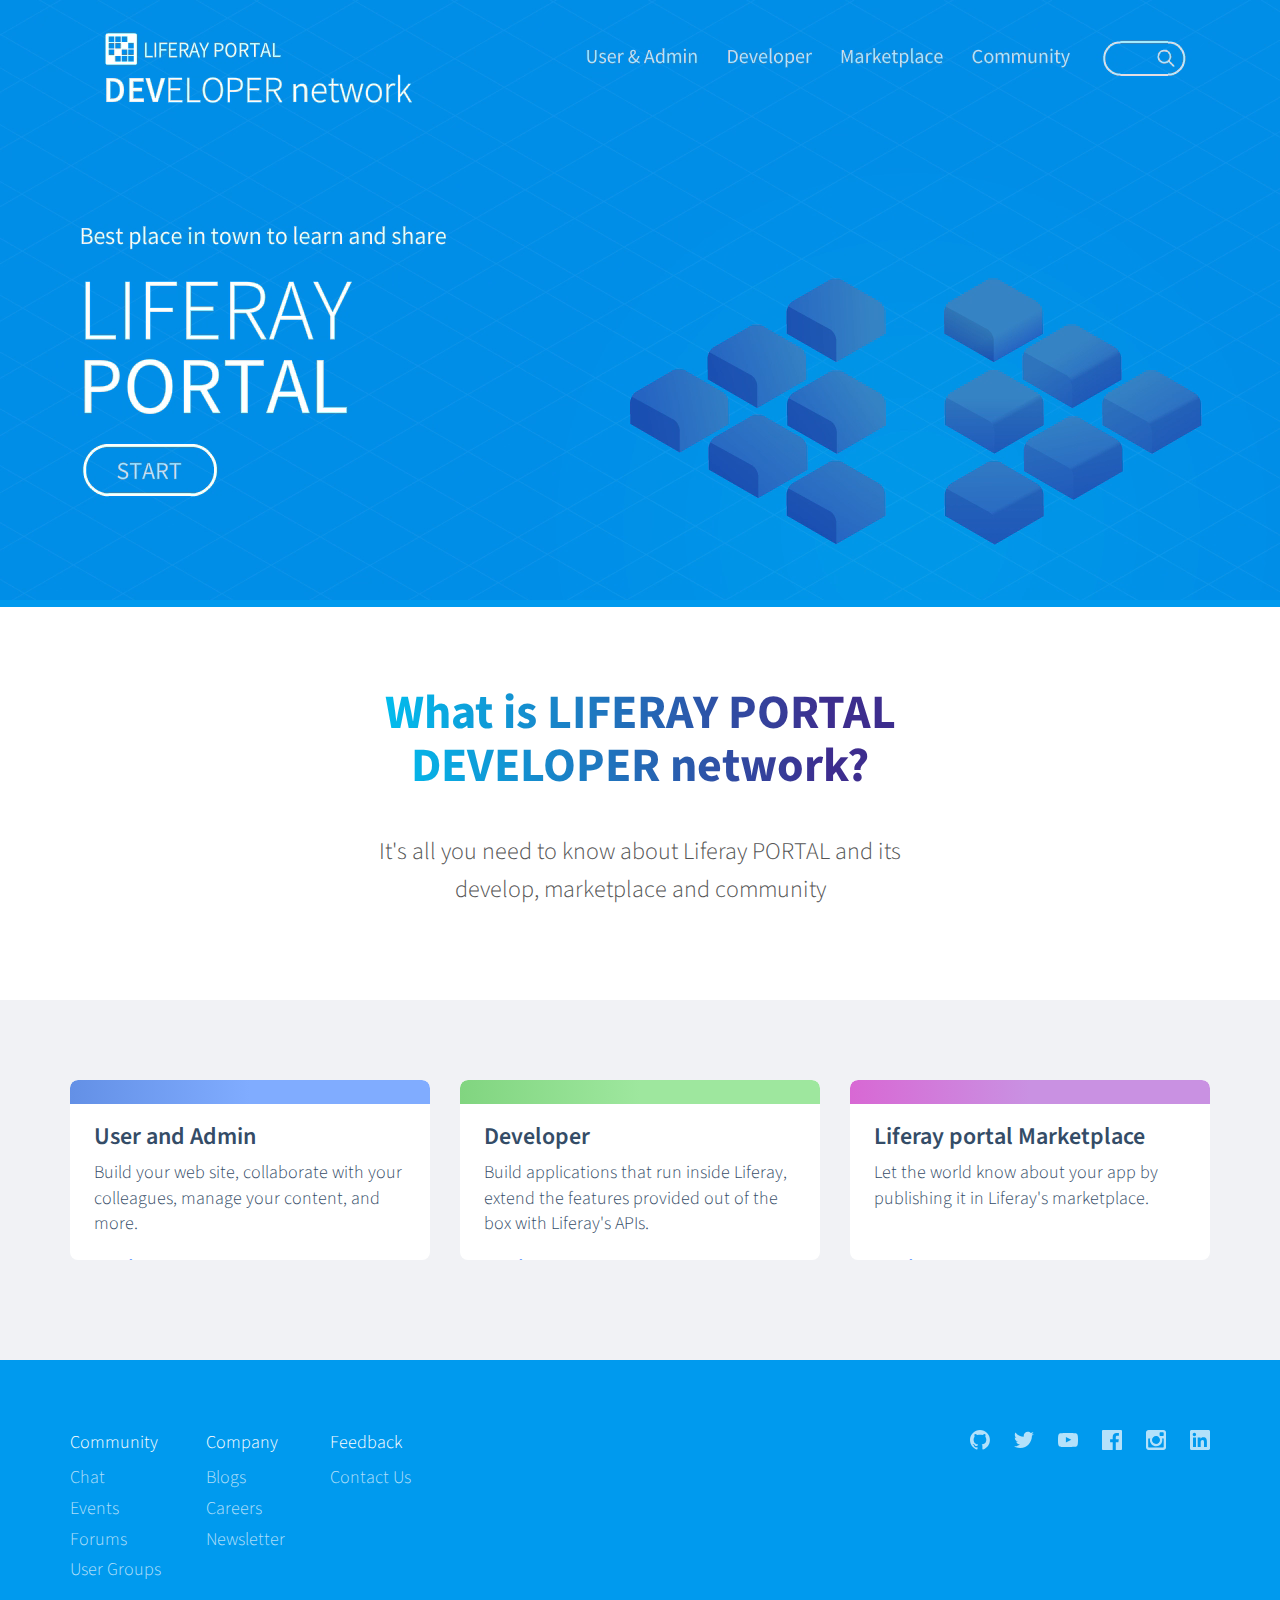
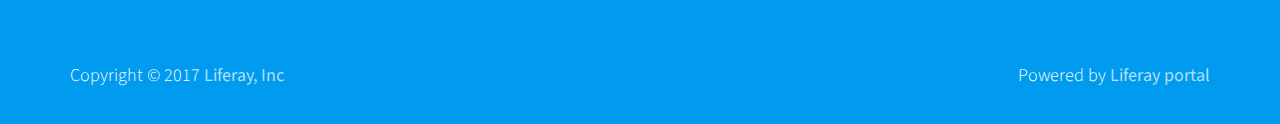
==== index.html @ be5e4962 "changes" ====
<!DOCTYPE html>
<html>
<head>
	<meta charset="utf-8">
	<meta http-equiv="X-UA-Compatible" content="IE=edge">
	<title></title>
	<link rel="stylesheet" href="bootstrap.min.css">
	<link rel="stylesheet" href="testing.css">
	<link href="https://fonts.googleapis.com/css?family=Source+Sans+Pro:300,400,600" rel="stylesheet">
</head>
<body>
	<div class="text-center hero-blue">
		<video autoloop autoplay loop>
			<source src="cabecera.mp4">
			<p>You can't see this video, sorry, update yout browser :P</a></p>
		</video>
	</div>

	<div class="hero text-center container">
		<div class="col-md-6 col-md-offset-3">
			<h1 class="highlight-title">What is LIFERAY <b>PORTAL</b> <b>DEV</b>ELOPER network?</h1>
			<p class="h3">It's all you need to know about Liferay PORTAL and its develop, marketplace and community</p>
		</div>
	</div>

	<div class="hero hero-gray">
		<div class="container">
			<div class="row">
			   <div class="col-xs-12 col-sm-4">
			      <article class="news-item-container">
			         <a href="detail.html" class="news-item news-item-first">
			            <h3 class="news-item-title">User and Admin</h3>
			            <p class="news-item-description">Build your web site, collaborate with your colleagues, manage your content, and more.</p>
			            <p class="news-item-more">Read More <span class="news-item-more-icon icon-16-arrow-right-rod"></span></p>
			         </a>
			      </article>
			   </div>
			   <div class="col-xs-12 col-sm-4">
			      <article class="news-item-container">
			         <a href="detail.html" class="news-item news-item-middle">
			            <h3 class="news-item-title">Developer</h3>
			            <p class="news-item-description">Build applications that run inside Liferay, extend the features provided out of the box with Liferay's APIs.</p>
			            <p class="news-item-more">Read More <span class="news-item-more-icon icon-16-arrow-right-rod"></span></p>
			         </a>
			      </article>
			   </div>
			   <div class="col-xs-12 col-sm-4">
			      <article class="news-item-container">
			         <a href="detail.html" class="news-item news-item-last">
			            <h3 class="news-item-title">Liferay portal Marketplace</h3>
			            <p class="news-item-description">Let the world know about your app by publishing it in Liferay's marketplace.</p>
			            <p class="news-item-more">Read More <span class="news-item-more-icon icon-16-arrow-right-rod"></span></p>
			         </a>
			      </article>
			   </div>
			</div>
		</div>
	</div>

	<footer class="footer">
	   <div class="container">
	      <div class="row">
	         <div class="col-xs-12 col-md-6">
	            <div class="footer-nav-container">
	               <ul class="footer-nav">
	                  <li>Community</li>
	                  <li><a target="_blank" href="https://communitychat.liferay.com/">Chat</a></li>
	                  <li><a target="_blank" href="https://www.liferay.com/events">Events</a></li>
	                  <li><a target="_blank" href="https://web.liferay.com/community/forums">Forums</a></li>
	                  <li><a target="_blank" href="https://web.liferay.com/community/user-groups">User Groups</a></li>
	               </ul>
	               <ul class="footer-nav">
	                  <li>Company</li>
	                  <li><a target="_blank" href="https://web.liferay.com/community/blogs/">Blogs</a></li>
	                  <li><a target="_blank" href="https://www.liferay.com/careers">Careers</a></li>
	                  <li><a target="_blank" href="https://www.liferay.com/press-releases/newsletter-signup">Newsletter</a></li>
	               </ul>
	               <ul class="footer-nav">
	                  <li>Feedback</li>
	                  <li><a target="_blank" href="mailto:community@liferay.com">Contact Us</a></li>
	               </ul>
	            </div>
	         </div>
	         <div class="col-xs-12 col-md-6">
	            <ul class="footer-social">
	               <li>
	                  <a title="GitHub" href="https://github.com/liferay" target="_blank">
	                     <svg viewBox="0 0 20 20">
	                        <path d="M10 0C4.5 0 0 4.5 0 10c0 4.4 2.9 8.2 6.8 9.5.5.1.7-.2.7-.5v-1.7c-2.8.6-3.4-1.3-3.4-1.3-.4-1.2-1.1-1.5-1.1-1.5-.9-.6.1-.6.1-.6 1 .1 1.5 1 1.5 1 .9 1.6 2.4 1.1 2.9.9.1-.6.3-1.1.6-1.3-2.1-.3-4.5-1.2-4.5-5 0-1.1.4-2 1-2.7-.1-.3-.4-1.3.1-2.7 0 0 .8-.3 2.7 1 .9-.1 1.8-.3 2.6-.3s1.7.1 2.5.3c1.9-1.3 2.7-1 2.7-1 .5 1.4.2 2.4.1 2.6.6.7 1 1.6 1 2.7 0 3.8-2.3 4.7-4.6 4.9.4.3.7.9.7 1.9v2.7c0 .3.2.6.7.5 4-1.3 6.8-5.1 6.8-9.5C20 4.5 15.5 0 10 0z"></path>
	                     </svg>
	                  </a>
	               </li>
	               <li>
	                  <a title="Twitter" href="https://twitter.com/liferay" target="_blank">
	                     <svg viewBox="0 0 20 20">
	                        <path d="M20 3.8c-.7.3-1.5.5-2.4.6.8-.5 1.5-1.3 1.8-2.3-.8.5-1.7.8-2.6 1-.7-.8-1.8-1.3-3-1.3-2.3 0-4.1 1.8-4.1 4.1 0 .3 0 .6.1.9-3.4-.1-6.4-1.7-8.4-4.2C1 3.2.8 3.9.8 4.7c0 1.4.7 2.7 1.8 3.4-.6 0-1.2-.2-1.8-.5v.1c0 2 1.4 3.6 3.3 4-.3.1-.7.1-1.1.1-.3 0-.5 0-.8-.1.5 1.6 2 2.8 3.8 2.8-1.4 1.1-3.2 1.8-5.1 1.8-.3 0-.7 0-1-.1 1.8 1.2 4 1.8 6.3 1.8 7.5 0 11.7-6.3 11.7-11.7v-.5c.9-.5 1.5-1.2 2.1-2z"></path>
	                     </svg>
	                  </a>
	               </li>
	               <li>
	                  <a title="YouTube" href="https://www.youtube.com/user/liferayinc" target="_blank">
	                     <svg viewBox="0 0 20 20">
	                        <path d="M19.8 6s-.2-1.4-.8-2c-.8-.8-1.6-.8-2-.8-2.8-.2-7-.2-7-.2s-4.2 0-7 .2c-.4 0-1.2 0-2 .8-.6.6-.8 2-.8 2S0 7.6 0 9.2v1.5c0 1.7.2 3.3.2 3.3s.2 1.4.8 2c.8.8 1.8.8 2.2.9 1.6.1 6.8.1 6.8.1s4.2 0 7-.2c.4 0 1.2-.1 2-.8.6-.6.8-2 .8-2s.2-1.6.2-3.2V9.2c0-1.6-.2-3.2-.2-3.2zM7.9 12.6V7l5.4 2.8-5.4 2.8z"></path>
	                     </svg>
	                  </a>
	               </li>
	               <li>
	                  <a title="Facebook" href="https://www.facebook.com/liferay/" target="_blank">
	                     <svg viewBox="0 0 20 20">
	                        <path d="M18.9 0H1.1C.5 0 0 .5 0 1.1v17.8c0 .6.5 1.1 1.1 1.1h9.6v-7.7H8.1v-3h2.6V7c0-2.6 1.6-4 3.9-4 1.1 0 2.1.1 2.3.1v2.7h-1.6c-1.3 0-1.5.6-1.5 1.5v1.9h3l-.4 3h-2.6V20h5.1c.6 0 1.1-.5 1.1-1.1V1.1c0-.6-.5-1.1-1.1-1.1z"></path>
	                     </svg>
	                  </a>
	               </li>
	               <li>
	                  <a title="Instagram" href="https://www.instagram.com/liferayinc/" target="_blank">
	                     <svg viewBox="0 0 20 20">
	                        <path d="M20 2.6v14.8c0 .7-.3 1.3-.8 1.8s-1.1.8-1.8.8H2.6c-.7 0-1.3-.3-1.8-.8-.5-.6-.8-1.2-.8-1.9V2.6C0 1.9.3 1.3.8.8S1.9 0 2.6 0h14.9c.7 0 1.3.3 1.8.8.4.5.7 1.1.7 1.8zm-2.3 14.2V8.5H16c.2.5.3 1.1.3 1.7 0 1.1-.3 2.1-.8 3-.6.9-1.3 1.7-2.3 2.2s-2 .8-3.1.8c-1.7 0-3.2-.6-4.4-1.8s-1.8-2.6-1.8-4.3c0-.6.1-1.2.3-1.7h-2v8.3c0 .2.1.4.2.6.2.2.3.2.6.2h13.9c.2 0 .4-.1.6-.2s.2-.3.2-.5zm-4.8-4.1C13.6 12 14 11 14 10s-.4-2-1.2-2.8-1.7-1.1-2.8-1.1-2 .4-2.8 1.1C6.4 8 6 8.9 6 10s.4 2 1.2 2.8 1.7 1.1 2.8 1.1c1.1 0 2.1-.4 2.9-1.2zm4.8-7.4V3.1c0-.2-.1-.5-.3-.6-.2-.2-.4-.3-.6-.3h-2.3c-.3 0-.5.1-.6.3-.2.2-.3.4-.3.6v2.1c0 .3.1.5.3.6.2.2.4.3.6.3h2.3c.3 0 .5-.1.6-.3.2-.1.3-.3.3-.5z"></path>
	                     </svg>
	                  </a>
	               </li>
	               <li>
	                  <a title="LinkedIn" href="https://www.linkedin.com/company-beta/83609/" target="_blank">
	                     <svg viewBox="0 0 20 20">
	                        <path d="M18.5 0h-17C.7 0 0 .6 0 1.4v17.1c0 .9.7 1.5 1.5 1.5h17c.8 0 1.5-.6 1.5-1.4V1.4c0-.8-.7-1.4-1.5-1.4zM5.9 17H3V7.5h3V17zM4.4 6.2c-1 0-1.7-.8-1.7-1.7s.8-1.7 1.7-1.7c.9 0 1.7.8 1.7 1.7s-.7 1.7-1.7 1.7zM17 17h-3v-4.6c0-1.1 0-2.5-1.5-2.5s-1.8 1.2-1.8 2.5V17h-3V7.5h2.8v1.3c.4-.8 1.4-1.5 2.8-1.5 3 0 3.6 2 3.6 4.5V17z"></path>
	                     </svg>
	                  </a>
	               </li>
	            </ul>
	         </div>
	      </div>
	      <div class="row">
	         <div class="col-xs-12 col-md-6">
	            <p class="footer-copyright">Copyright © 2017 <a href="https://liferay.com" target="_blank">Liferay, Inc</a></p>
	         </div>
	         <div class="col-xs-12 col-md-6">
	            <p class="footer-credits">Powered by <a href="" target="_blank">Liferay portal</a></p>
	         </div>
	      </div>
	   </div>
	</footer>
</body>
</html>
---- testing.css ----
body {
	color: #545454;
	font-family: 'Source Sans Pro', sans-serif;
	font-weight: 300;
	font-size: 1.7rem;
}

.h3 {
	margin-top: 40px;
	font-weight: 300;
	line-height: 1.6;
}

h1 {
	margin-bottom: 40px;
	margin-top: 0;
}

.content p {
	line-height: 1.8;
}

a:hover {
	text-decoration: none;
}

.hero-blue {
	background-color: #009AEE;
}

.hero-blue2 {
	background-color: #008af5;
}

.hero-gray {
	background-color: #F1F2F5;
}

.hero {
	padding: 80px 20px;
}

.hero .form-control {
	margin-bottom: 20px;
}

.highlight-title {
	background: linear-gradient(to right, #00c0f0 0, #3d2d8e 85%);
	-webkit-background-clip: text;
	-webkit-text-fill-color: transparent;
	color: #E23B4A;
	font-size: 48px;
	font-weight: 700;
	margin-top: 0;
}

.news {
    background: #F1F2F5;
    padding: 60px 0;
}

@media (min-width: 992px) {
    .news {
        padding: 100px 0 40px;
    }
}
.news .highlight-title {
    margin: 0 0 10px;
}
.news .highlight-description {
    margin-bottom: 60px;
}
.news-item-container {
    height: 200px;
}
.news-item {
    background: white;
    border-radius: 8px;
    display: block;
    padding: 16px 24px;
    transition: all .3s ease-in-out;
    height: 180px;
    overflow: hidden;
    position: relative;
}
@media (min-width: 992px) {
    .news-item {
        height: 180px;
    }
    .news-item:hover {
        box-shadow: 0 10px 30px 0 rgba(0, 0, 0, 0.1);
        height: 220px;
        margin-top: -17px;
        margin-bottom: 0px;
    }
    .news-item:hover .news-item-more {
        bottom: 15px;
    }
}
.news-item:before {
    content: " ";
    height: 24px;
    width: calc(100% + 48px);
    margin: -16px 0 0 -24px;
    border-top-left-radius: 8px;
    border-top-right-radius: 8px;
    display: block;
}
.news-item-first:before {
    background: linear-gradient(to right, #6390E6 0, #80ACFF 50%);
}
.news-item-middle:before {
    background: linear-gradient(to right, #81D580 0, #9EE79E 50%);
}
.news-item-last:before {
    background: linear-gradient(to right, #d868d4 0, #c991e2 50%);
}
.news-item-title {
    display: -webkit-box;
    -webkit-line-clamp: 2;
    -webkit-box-orient: vertical;
    overflow: hidden;
    text-overflow: ellipsis;
    color: #344C67;
    font-size: 24px;
    font-weight: 600;
    max-height: 52px;
}
.news-item-info {
    display: -webkit-box;
    -webkit-line-clamp: 1;
    -webkit-box-orient: vertical;
    overflow: hidden;
    text-overflow: ellipsis;
    color: rgba(52, 76, 103, 0.7);
    font-size: 16px;
    height: 22px;
}
.news-item-description {
    color: #344C67;
    display: -webkit-box;
    -webkit-line-clamp: 3;
    -webkit-box-orient: ;
    overflow: hidden;
    /* text-overflow: ellipsis; */
    font-size: 18px;
    max-height: 74px;
}
.news-item-more {
    transition: bottom .3s ease-in-out;
    color: #4887FF;
    font-size: 18px;
    font-weight: 600;
    margin: 0;
    position: absolute;
    bottom: 15px;
}
@media (min-width: 992px) {
    .news-item-more {
        bottom: -20px;
    }
}
.news-item-more-icon {
    position: relative;
    top: 8px;
    left: 3px;
}

.footer {
    background: #009AEE;
    font-size: 18px;
    padding: 70px 0;
}
@media (min-width: 992px) {
    .footer {
        padding: 70px 0 35px;
    }
}
.footer .footer-nav-container {
    display: flex;
    justify-content: space-around;
    margin: 0 auto;
}
@media (min-width: 768px) {
    .footer .footer-nav-container {
        width: 480px;
    }
}
@media (min-width: 992px) {
    .footer .footer-nav-container {
        display: block;
        margin: 0;
        width: auto;
    }
}
.footer .footer-nav {
    display: inline-block;
    float: left;
    list-style: none;
    margin: 0;
    padding: 0;
}
.footer .footer-nav li {
    color: white;
    margin-bottom: 5px;
}
.footer .footer-nav li:first-child {
    margin-bottom: 10px;
}
.footer .footer-nav a {
    border: 0;
    color: rgba(255, 255, 255, 0.7);
    transition: all 0.3s ease-in-out;
}
.footer .footer-nav a:hover {
    border: 0;
    color: white;
}
@media (min-width: 992px) {
    .footer .footer-nav {
        margin: 0 45px 0 0;
    }
}
.footer .footer-social {
    list-style: none;
    text-align: center;
    padding: 0;
    margin: 40px 0 30px;
}
.footer .footer-social li {
    display: inline-block;
    padding: 0 10px;
}
.footer .footer-social a,
.footer .footer-social a:focus,
.footer .footer-social a:hover {
    border: 0;
}
.footer .footer-social svg {
    fill: rgba(255, 255, 255, 0.7);
    height: 20px;
    transition: all 0.3s ease-in-out;
    width: 20px;
}
.footer .footer-social svg:hover {
    fill: white;
}
@media (min-width: 992px) {
    .footer .footer-social {
        text-align: right;
        margin: 0;
    }
    .footer .footer-social li:last-child {
        padding-right: 0;
    }
}
.footer .footer-copyright,
.footer .footer-credits {
    color: white;
    font-size: 18px;
    text-align: center;
    margin: 10px 0 0;
}
.footer .footer-copyright a,
.footer .footer-credits a {
    border: 0;
    color: rgba(255, 255, 255, 0.7);
    transition: all 0.3s ease-in-out;
    font-weight: 400;
}
.footer .footer-copyright a:hover,
.footer .footer-credits a:hover {
    border: 0;
    color: white;
}
@media (min-width: 992px) {
    .footer .footer-copyright,
    .footer .footer-credits {
        margin: 75px 0 0;
    }
}
@media (min-width: 992px) {
    .footer .footer-copyright {
        text-align: left;
    }
}
@media (min-width: 992px) {
    .footer .footer-credits {
        text-align: right;
    }
}

.project-item-container {
  height: 255px; }

.project-item {
  height: 225px;
  padding: 32px 32px 18px 32px;
  position: relative;
  background: white;
  border-radius: 8px;
  display: block;
  width: 100%;
  transition: all .3s ease-in-out;
  overflow: hidden; }
  @media (min-width: 992px) {
    .project-item {
      height: 225px;
      transform: translateY(-10px);
      box-shadow: 0 10px 30px 0 rgba(0, 0, 0, 0.1); }
      .project-item:hover .project-item-more {
        bottom: 20px; } }

.project-item-title {
  color: #344C67;
  font-size: 24px;
  font-weight: 600; }

.project-item-info {
  color: rgba(52, 76, 103, 0.7);
  font-size: 16px; }

.project-item-description {
  color: #344C67;
  font-size: 18px; }

.project-item-more {
  transition: bottom .3s ease-in-out;
  color: #4887FF;
  font-size: 18px;
  font-weight: 600;
  margin: 0;
  position: absolute;
  bottom: 10px; }
  @media (min-width: 992px) {
    .project-item-more {
      bottom: -10px; } }

.project-item-more-icon {
  position: relative;
  top: 8px;
  left: 3px; }

.project-item-image {
  height: 72px;
  max-width: 72px; }

.list-group-item.active, .list-group-item.active:focus, .list-group-item.active:hover {
	background-color: #009AEE;
	border-color: #009AEE;
}
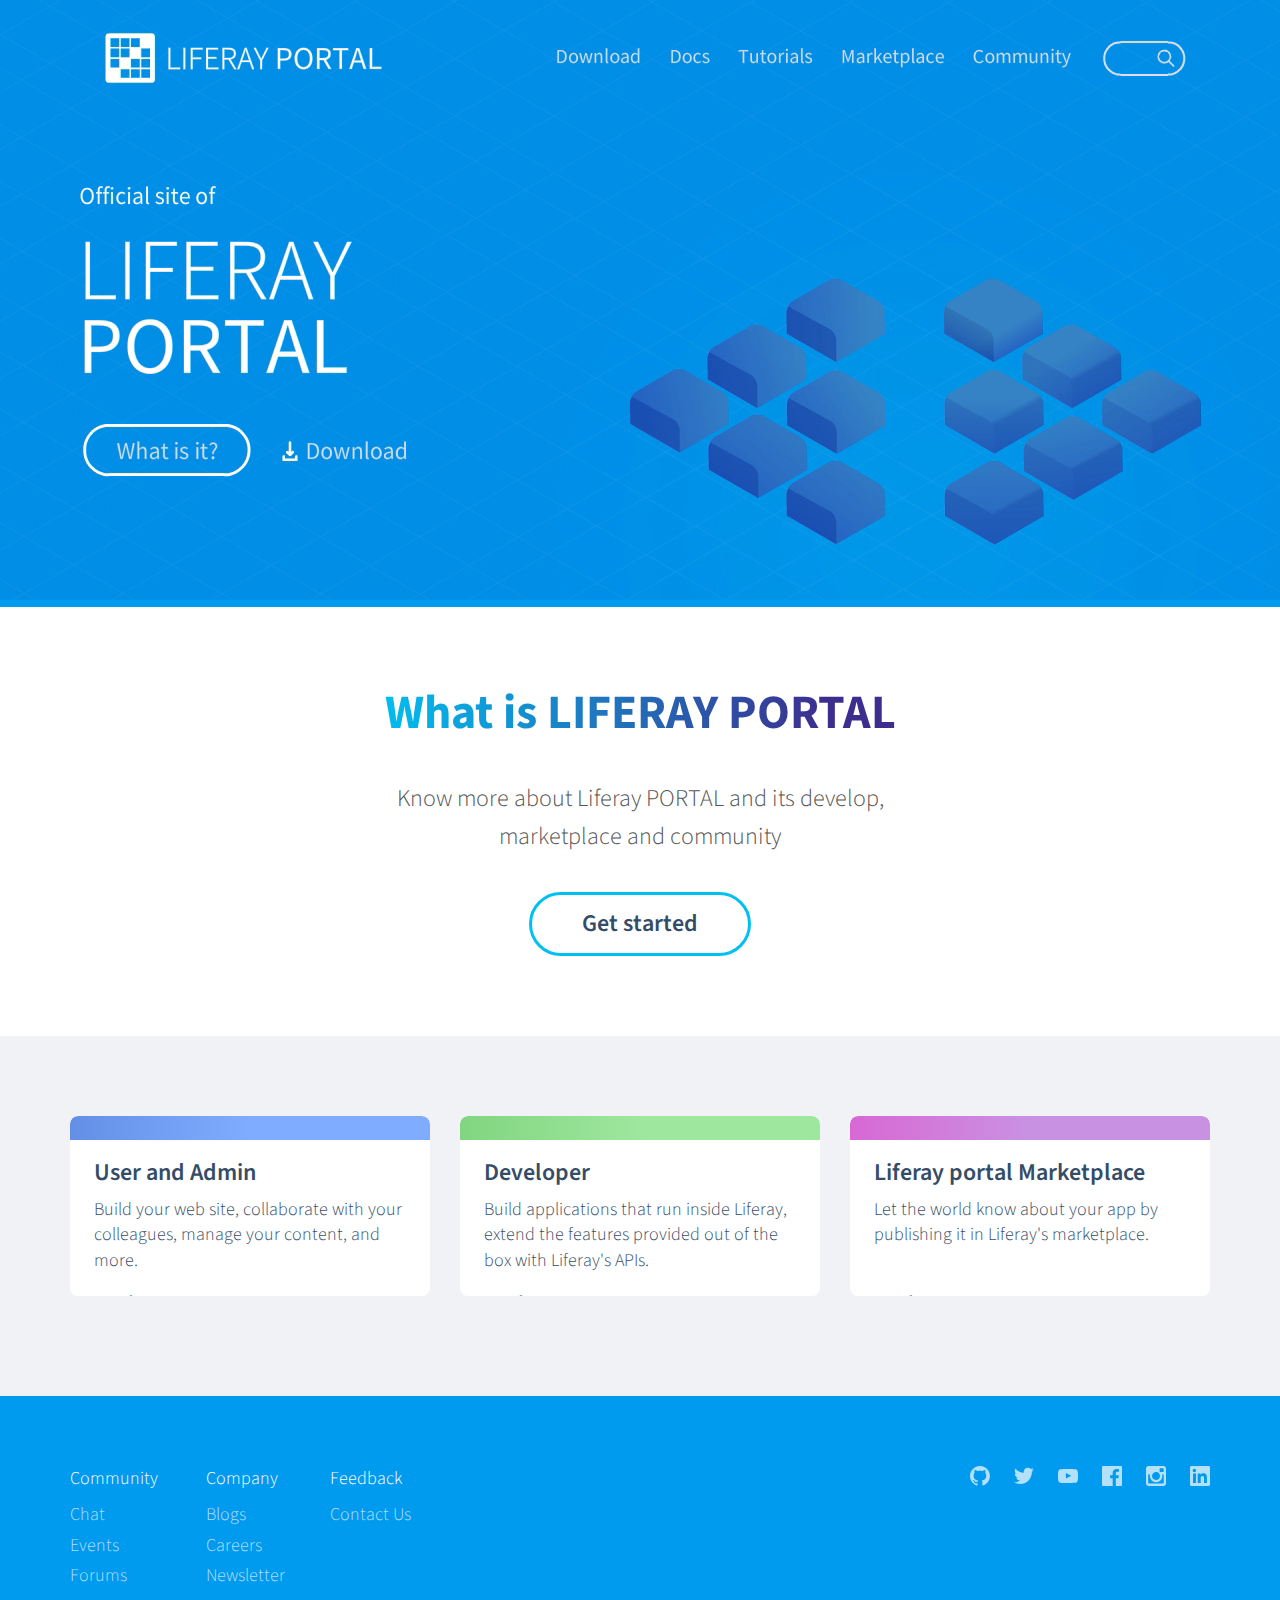
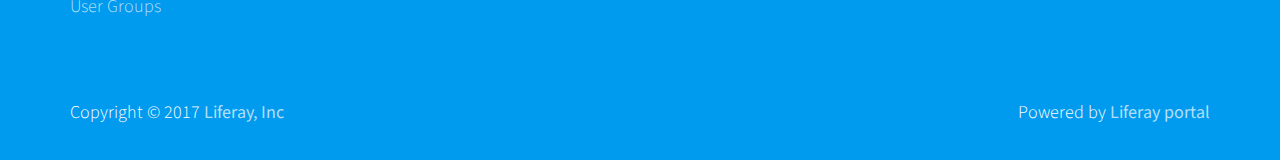
==== commit 0fabb1f7: "update" ====
--- a/index.html
+++ b/index.html
@@ -18,8 +18,11 @@
 
 	<div class="hero text-center container">
 		<div class="col-md-6 col-md-offset-3">
-			<h1 class="highlight-title">What is LIFERAY <b>PORTAL</b> <b>DEV</b>ELOPER network?</h1>
-			<p class="h3">It's all you need to know about Liferay PORTAL and its develop, marketplace and community</p>
+			<h1 class="highlight-title">What is LIFERAY <b>PORTAL</b></h1>
+			<p class="h3">Know more about Liferay PORTAL and its develop, marketplace and community</p>
+			<a type="button" href="#" class="highlight-btn" style="margin-top: 25px">
+				Get started
+			</a>
 		</div>
 	</div>
 
--- a/testing.css
+++ b/testing.css
@@ -345,6 +345,31 @@
   height: 72px;
   max-width: 72px; }
 
+.highlight-btn {
+  border: 3px solid #00c0f0;
+  border-radius: 50px;
+  color: #344C67;
+  display: inline-block;
+  font-size: 24px;
+  font-weight: 600;
+  margin: 20px 10px;
+  padding: 12px 50px;
+  transition: all .3s ease-in-out;
+  position: relative; }
+  .highlight-btn:hover, .highlight-btn:focus {
+    border-color: #1ea3ff;
+    color: #344C67; }
+    .highlight-btn:hover .highlight-btn-icon, .highlight-btn:focus .highlight-btn-icon {
+      right: 25px;
+      opacity: 1; }
+  @media (min-width: 992px) {
+    .highlight-btn {
+      margin-bottom: 0; } }
+
+.highlight-btn-no-border {
+	border-color: transparent;
+}
+
 .list-group-item.active, .list-group-item.active:focus, .list-group-item.active:hover {
 	background-color: #009AEE;
 	border-color: #009AEE;
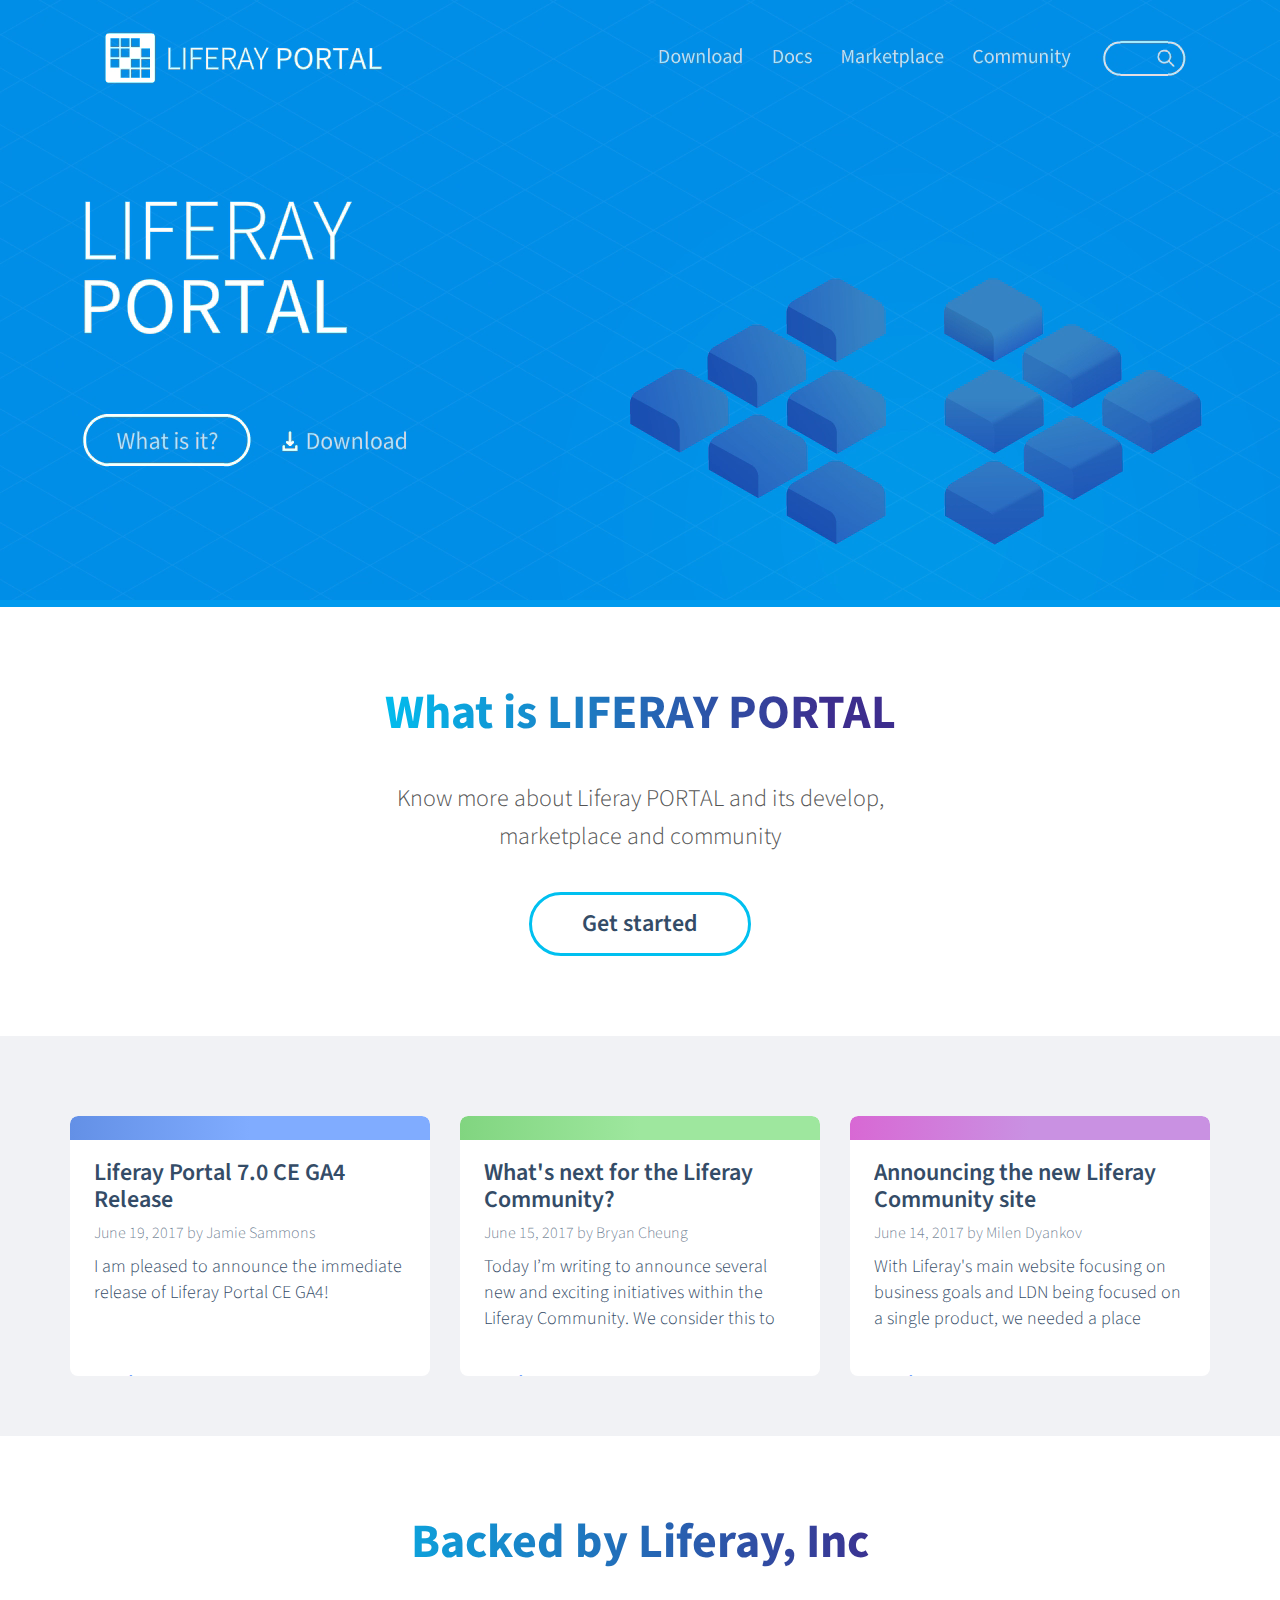
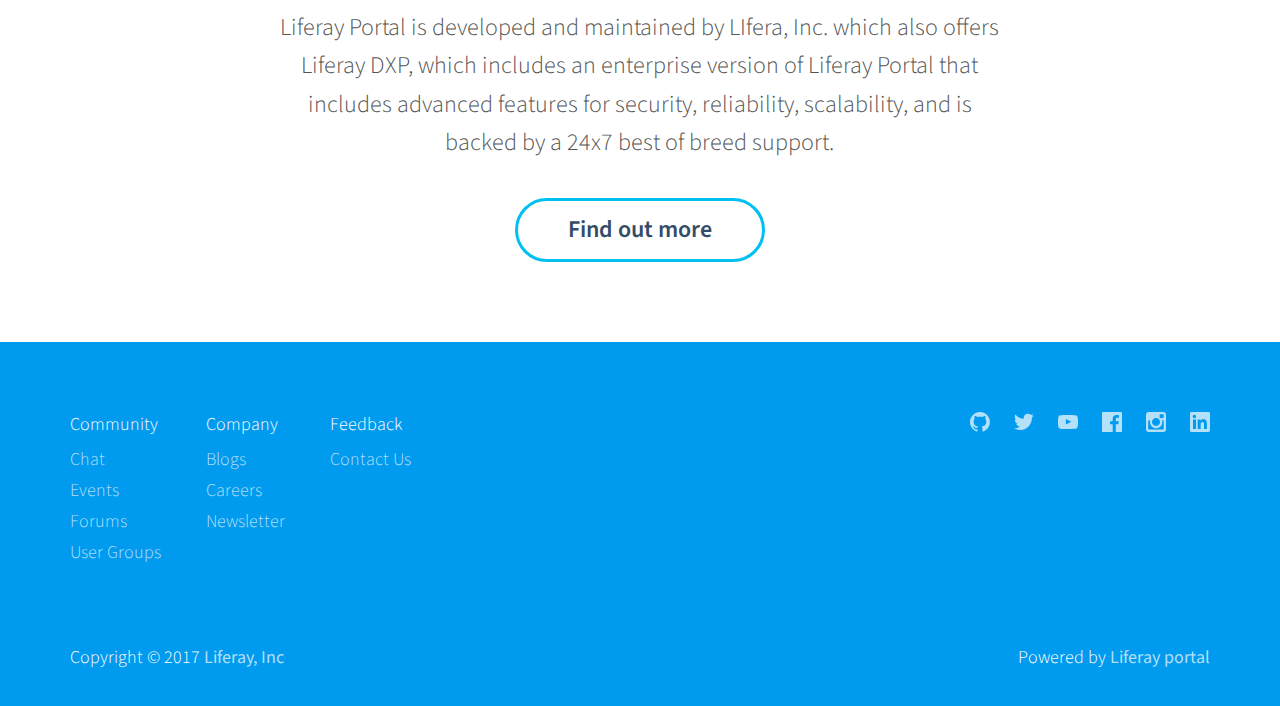
==== commit 441a62d7: "update" ====
--- a/index.html
+++ b/index.html
@@ -11,7 +11,7 @@
 <body>
 	<div class="text-center hero-blue">
 		<video autoloop autoplay loop>
-			<source src="cabecera.mp4">
+			<source src="cabecera.mp4?version=3">
 			<p>You can't see this video, sorry, update yout browser :P</a></p>
 		</video>
 	</div>
@@ -31,32 +31,32 @@
 			<div class="row">
 			   <div class="col-xs-12 col-sm-4">
 			      <article class="news-item-container">
-			         <a href="detail.html" class="news-item news-item-first">
-			            <h3 class="news-item-title">User and Admin</h3>
-			            <p class="news-item-description">Build your web site, collaborate with your colleagues, manage your content, and more.</p>
-			            <p class="news-item-more">Read More <span class="news-item-more-icon icon-16-arrow-right-rod"></span></p>
-			         </a>
+			         <a href="/news/liferay-portal-7-0-ce-ga4-release/" class="news-item news-item-first"><h3 class="news-item-title">Liferay Portal 7.0 CE GA4 Release</h3><p class="news-item-info">June 19, 2017 by Jamie Sammons</p><p class="news-item-description">I am pleased to announce the immediate release of Liferay Portal CE GA4!</p><p class="news-item-more">Read More <span class="news-item-more-icon icon-16-arrow-right-rod"></span></p></a>
 			      </article>
 			   </div>
 			   <div class="col-xs-12 col-sm-4">
 			      <article class="news-item-container">
-			         <a href="detail.html" class="news-item news-item-middle">
-			            <h3 class="news-item-title">Developer</h3>
-			            <p class="news-item-description">Build applications that run inside Liferay, extend the features provided out of the box with Liferay's APIs.</p>
-			            <p class="news-item-more">Read More <span class="news-item-more-icon icon-16-arrow-right-rod"></span></p>
-			         </a>
+			         <a href="/news/what-is-next-for-the-liferay-community/" class="news-item news-item-middle"><h3 class="news-item-title">What's next for the Liferay Community?</h3><p class="news-item-info">June 15, 2017 by Bryan Cheung</p><p class="news-item-description">Today I’m writing to announce several new and exciting initiatives within the Liferay Community.  We consider this to be the starting point for a completely revamped community experience. We also have other changes in the works and can’t wait to share the details of what we have been working on. Read on for more details and let us know what you think.</p><p class="news-item-more">Read More <span class="news-item-more-icon icon-16-arrow-right-rod"></span></p></a>
 			      </article>
 			   </div>
 			   <div class="col-xs-12 col-sm-4">
 			      <article class="news-item-container">
-			         <a href="detail.html" class="news-item news-item-last">
-			            <h3 class="news-item-title">Liferay portal Marketplace</h3>
-			            <p class="news-item-description">Let the world know about your app by publishing it in Liferay's marketplace.</p>
-			            <p class="news-item-more">Read More <span class="news-item-more-icon icon-16-arrow-right-rod"></span></p>
-			         </a>
+			         <a href="/news/announcing-the-new-liferay-community-site/" class="news-item news-item-last"><h3 class="news-item-title">Announcing the new Liferay Community site</h3><p class="news-item-info">June 14, 2017 by Milen Dyankov</p><p class="news-item-description">With Liferay's main website focusing on business goals and LDN being focused on a single product, we needed a place where developers like you will feel right at home! So we have laid the foundations of what we hope to quickly become a modern, cozy and functional space, where developers get to know better the whole family of Liferay projects!</p><p class="news-item-more">Read More <span class="news-item-more-icon icon-16-arrow-right-rod"></span></p></a>
 			      </article>
 			   </div>
 			</div>
+		</div>
+	</div>
+
+	<div class="hero text-center container">
+		<div class="col-md-8 col-md-offset-2">
+			<h1 class="highlight-title">Backed by Liferay, Inc</h1>
+			<p class="h3">
+			Liferay Portal is developed and maintained by LIfera, Inc. which also offers Liferay DXP, which includes an enterprise version of Liferay Portal that includes advanced features for security, reliability, scalability, and is backed by a 24x7 best of breed support.
+			</p>
+			<a type="button" href="http://www.liferay.com" class="highlight-btn" style="margin-top: 25px">
+				Find out more
+			</a>
 		</div>
 	</div>
 
--- a/testing.css
+++ b/testing.css
@@ -71,7 +71,7 @@
     margin-bottom: 60px;
 }
 .news-item-container {
-    height: 200px;
+    height: 240px;
 }
 .news-item {
     background: white;
@@ -79,17 +79,17 @@
     display: block;
     padding: 16px 24px;
     transition: all .3s ease-in-out;
-    height: 180px;
+    height: 220px;
     overflow: hidden;
     position: relative;
 }
 @media (min-width: 992px) {
     .news-item {
-        height: 180px;
+        height: 260px;
     }
     .news-item:hover {
         box-shadow: 0 10px 30px 0 rgba(0, 0, 0, 0.1);
-        height: 220px;
+        height: 270px;
         margin-top: -17px;
         margin-bottom: 0px;
     }
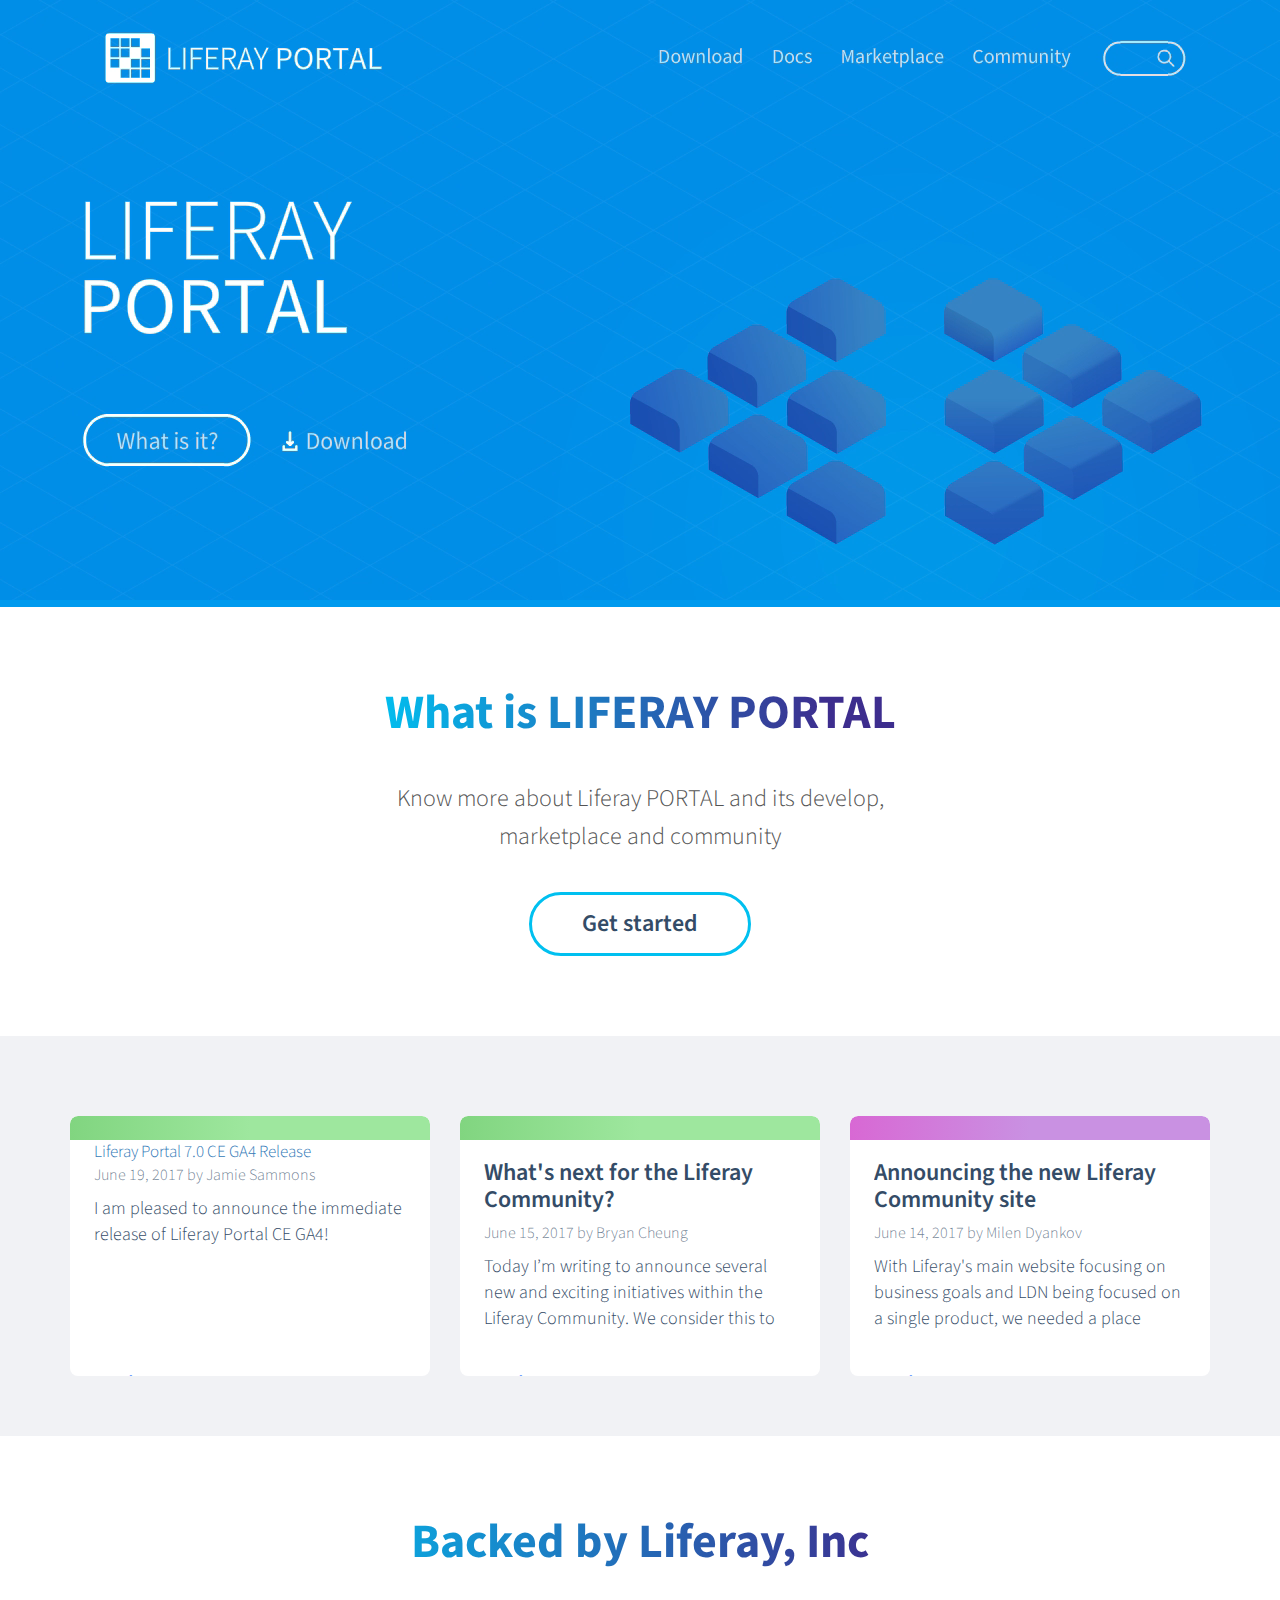
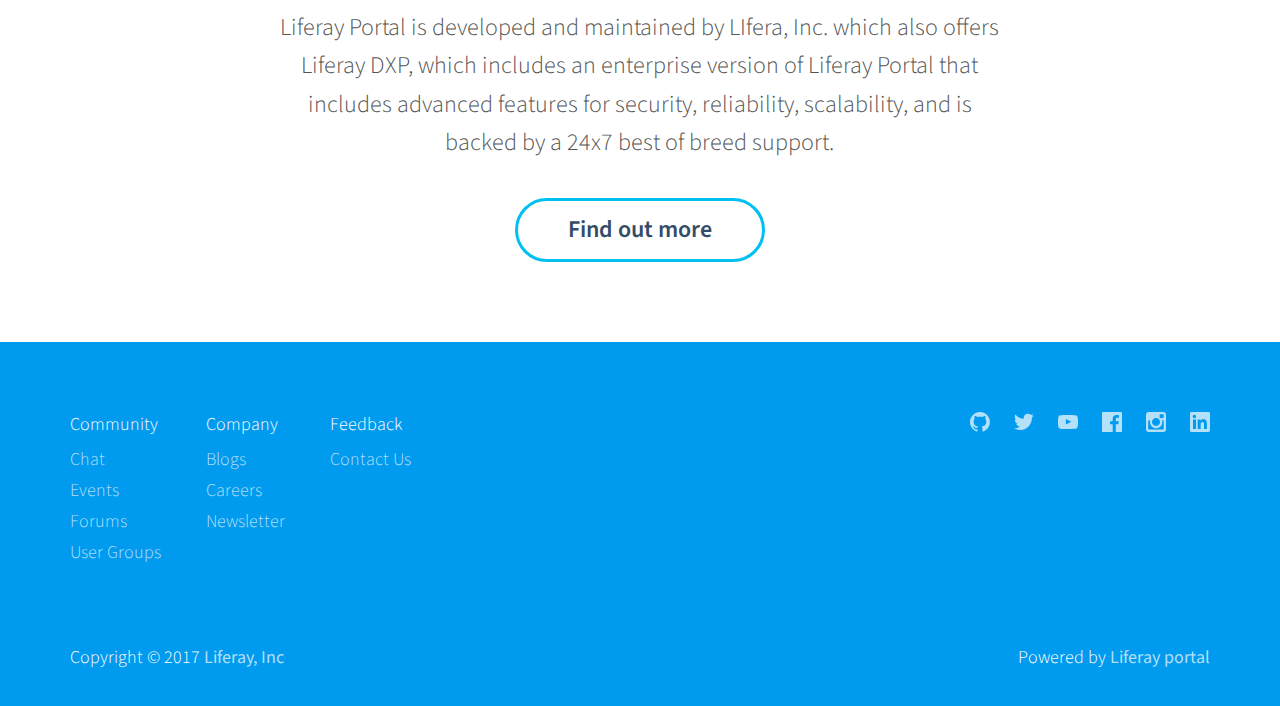
==== commit 542a9b9f: "update" ====
--- a/index.html
+++ b/index.html
@@ -20,7 +20,7 @@
 		<div class="col-md-6 col-md-offset-3">
 			<h1 class="highlight-title">What is LIFERAY <b>PORTAL</b></h1>
 			<p class="h3">Know more about Liferay PORTAL and its develop, marketplace and community</p>
-			<a type="button" href="#" class="highlight-btn" style="margin-top: 25px">
+			<a type="button" href="detail.html" class="highlight-btn" style="margin-top: 25px">
 				Get started
 			</a>
 		</div>
@@ -31,17 +31,17 @@
 			<div class="row">
 			   <div class="col-xs-12 col-sm-4">
 			      <article class="news-item-container">
-			         <a href="/news/liferay-portal-7-0-ce-ga4-release/" class="news-item news-item-first"><h3 class="news-item-title">Liferay Portal 7.0 CE GA4 Release</h3><p class="news-item-info">June 19, 2017 by Jamie Sammons</p><p class="news-item-description">I am pleased to announce the immediate release of Liferay Portal CE GA4!</p><p class="news-item-more">Read More <span class="news-item-more-icon icon-16-arrow-right-rod"></span></p></a>
+			         <a href="detail.html" class="news-item news-item-middle">Liferay Portal 7.0 CE GA4 Release</h3><p class="news-item-info">June 19, 2017 by Jamie Sammons</p><p class="news-item-description">I am pleased to announce the immediate release of Liferay Portal CE GA4!</p><p class="news-item-more">Read More <span class="news-item-more-icon icon-16-arrow-right-rod"></span></p></a>
 			      </article>
 			   </div>
 			   <div class="col-xs-12 col-sm-4">
 			      <article class="news-item-container">
-			         <a href="/news/what-is-next-for-the-liferay-community/" class="news-item news-item-middle"><h3 class="news-item-title">What's next for the Liferay Community?</h3><p class="news-item-info">June 15, 2017 by Bryan Cheung</p><p class="news-item-description">Today I’m writing to announce several new and exciting initiatives within the Liferay Community.  We consider this to be the starting point for a completely revamped community experience. We also have other changes in the works and can’t wait to share the details of what we have been working on. Read on for more details and let us know what you think.</p><p class="news-item-more">Read More <span class="news-item-more-icon icon-16-arrow-right-rod"></span></p></a>
+			         <a href="detail.html" class="news-item news-item-middle"><h3 class="news-item-title">What's next for the Liferay Community?</h3><p class="news-item-info">June 15, 2017 by Bryan Cheung</p><p class="news-item-description">Today I’m writing to announce several new and exciting initiatives within the Liferay Community.  We consider this to be the starting point for a completely revamped community experience. We also have other changes in the works and can’t wait to share the details of what we have been working on. Read on for more details and let us know what you think.</p><p class="news-item-more">Read More <span class="news-item-more-icon icon-16-arrow-right-rod"></span></p></a>
 			      </article>
 			   </div>
 			   <div class="col-xs-12 col-sm-4">
 			      <article class="news-item-container">
-			         <a href="/news/announcing-the-new-liferay-community-site/" class="news-item news-item-last"><h3 class="news-item-title">Announcing the new Liferay Community site</h3><p class="news-item-info">June 14, 2017 by Milen Dyankov</p><p class="news-item-description">With Liferay's main website focusing on business goals and LDN being focused on a single product, we needed a place where developers like you will feel right at home! So we have laid the foundations of what we hope to quickly become a modern, cozy and functional space, where developers get to know better the whole family of Liferay projects!</p><p class="news-item-more">Read More <span class="news-item-more-icon icon-16-arrow-right-rod"></span></p></a>
+			         <a href="detail.html" class="news-item news-item-last"><h3 class="news-item-title">Announcing the new Liferay Community site</h3><p class="news-item-info">June 14, 2017 by Milen Dyankov</p><p class="news-item-description">With Liferay's main website focusing on business goals and LDN being focused on a single product, we needed a place where developers like you will feel right at home! So we have laid the foundations of what we hope to quickly become a modern, cozy and functional space, where developers get to know better the whole family of Liferay projects!</p><p class="news-item-more">Read More <span class="news-item-more-icon icon-16-arrow-right-rod"></span></p></a>
 			      </article>
 			   </div>
 			</div>
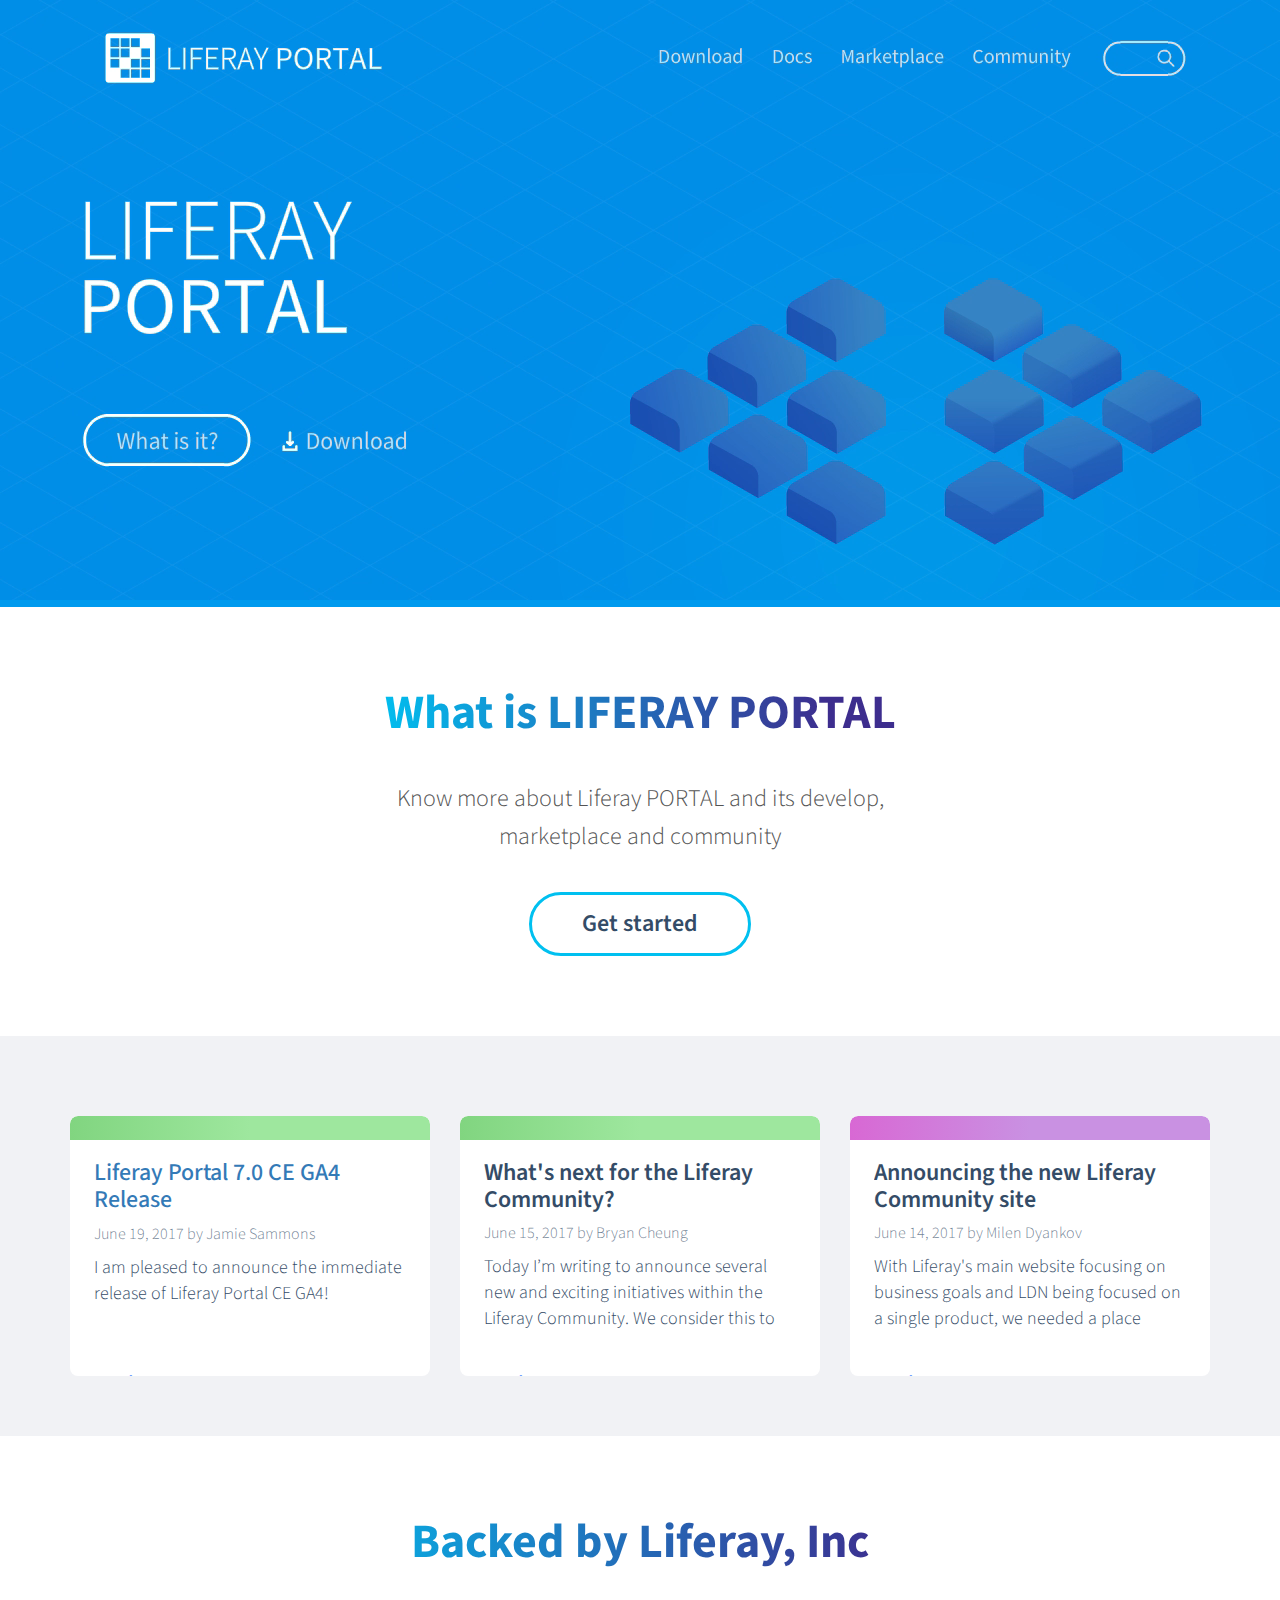
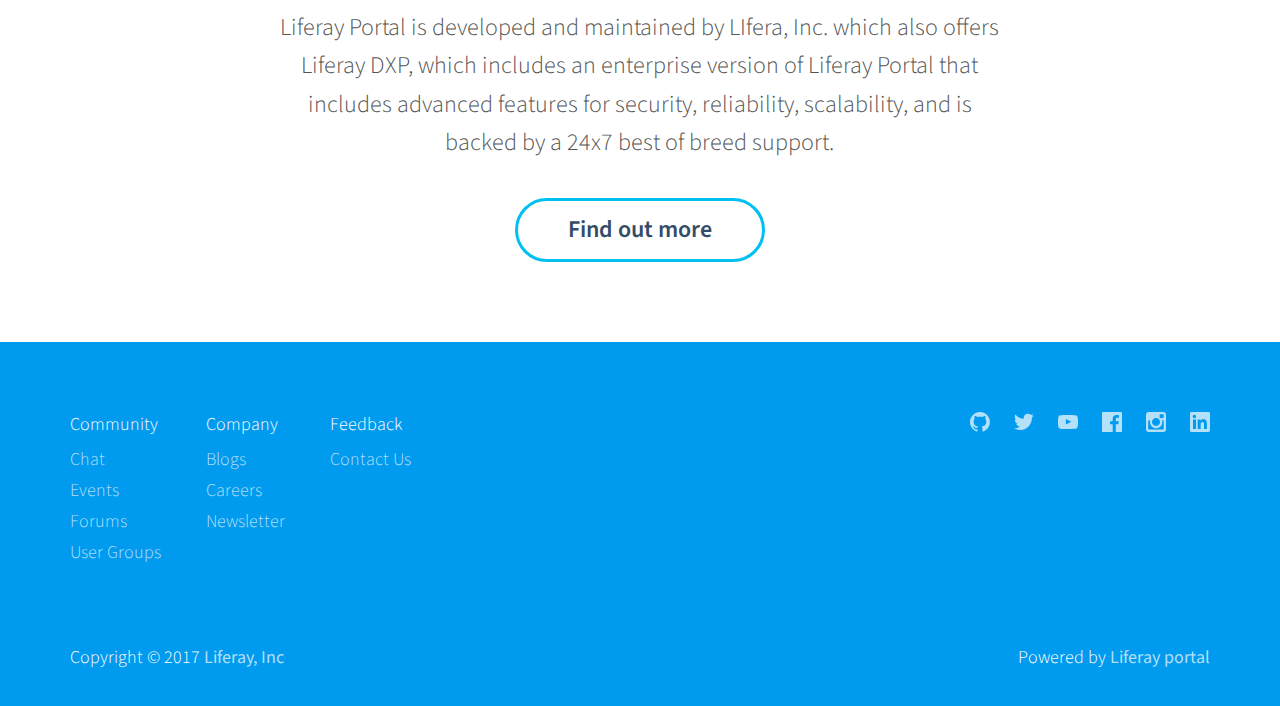
==== commit f631a5fc: "update" ====
--- a/index.html
+++ b/index.html
@@ -31,7 +31,7 @@
 			<div class="row">
 			   <div class="col-xs-12 col-sm-4">
 			      <article class="news-item-container">
-			         <a href="detail.html" class="news-item news-item-middle">Liferay Portal 7.0 CE GA4 Release</h3><p class="news-item-info">June 19, 2017 by Jamie Sammons</p><p class="news-item-description">I am pleased to announce the immediate release of Liferay Portal CE GA4!</p><p class="news-item-more">Read More <span class="news-item-more-icon icon-16-arrow-right-rod"></span></p></a>
+			         <a href="detail.html" class="news-item news-item-middle"><h3>Liferay Portal 7.0 CE GA4 Release</h3><p class="news-item-info">June 19, 2017 by Jamie Sammons</p><p class="news-item-description">I am pleased to announce the immediate release of Liferay Portal CE GA4!</p><p class="news-item-more">Read More <span class="news-item-more-icon icon-16-arrow-right-rod"></span></p></a>
 			      </article>
 			   </div>
 			   <div class="col-xs-12 col-sm-4">
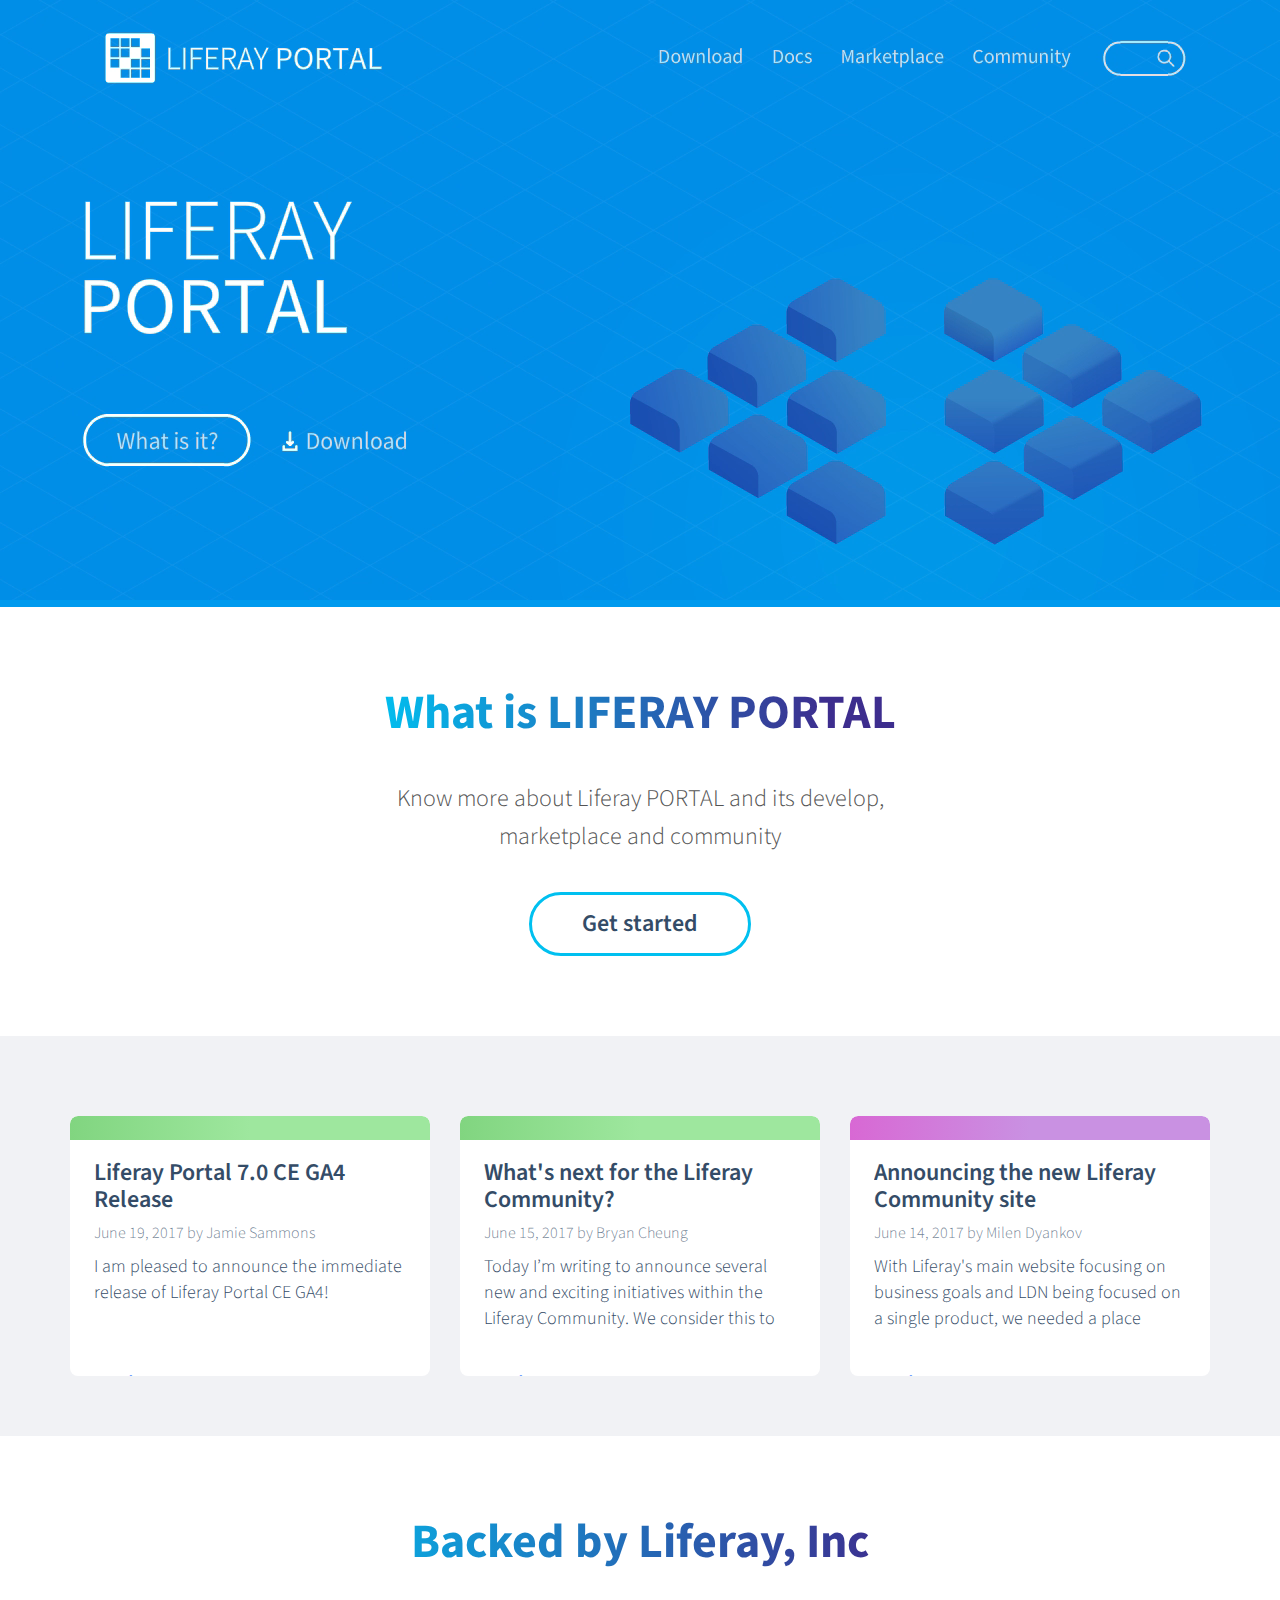
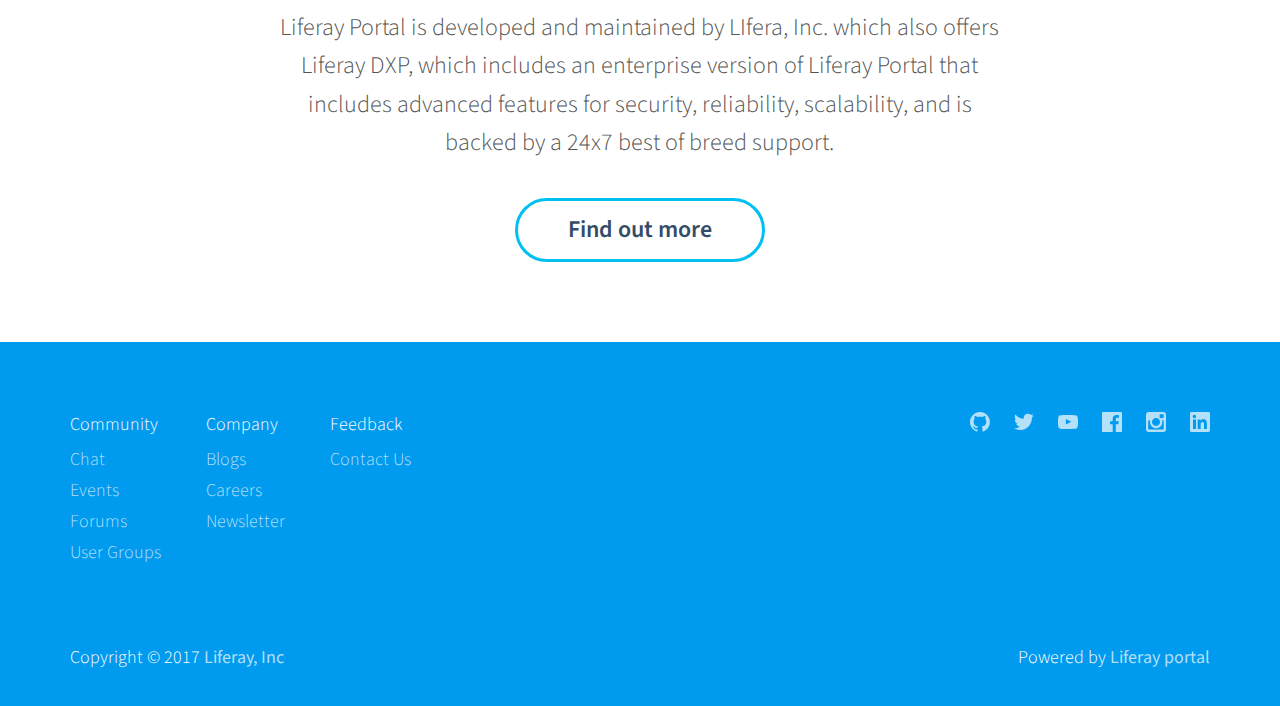
==== commit cf1aad4b: "update" ====
--- a/index.html
+++ b/index.html
@@ -31,7 +31,7 @@
 			<div class="row">
 			   <div class="col-xs-12 col-sm-4">
 			      <article class="news-item-container">
-			         <a href="detail.html" class="news-item news-item-middle"><h3>Liferay Portal 7.0 CE GA4 Release</h3><p class="news-item-info">June 19, 2017 by Jamie Sammons</p><p class="news-item-description">I am pleased to announce the immediate release of Liferay Portal CE GA4!</p><p class="news-item-more">Read More <span class="news-item-more-icon icon-16-arrow-right-rod"></span></p></a>
+			         <a href="detail.html" class="news-item news-item-middle"><h3 class="news-item-title">Liferay Portal 7.0 CE GA4 Release</h3><p class="news-item-info">June 19, 2017 by Jamie Sammons</p><p class="news-item-description">I am pleased to announce the immediate release of Liferay Portal CE GA4!</p><p class="news-item-more">Read More <span class="news-item-more-icon icon-16-arrow-right-rod"></span></p></a>
 			      </article>
 			   </div>
 			   <div class="col-xs-12 col-sm-4">
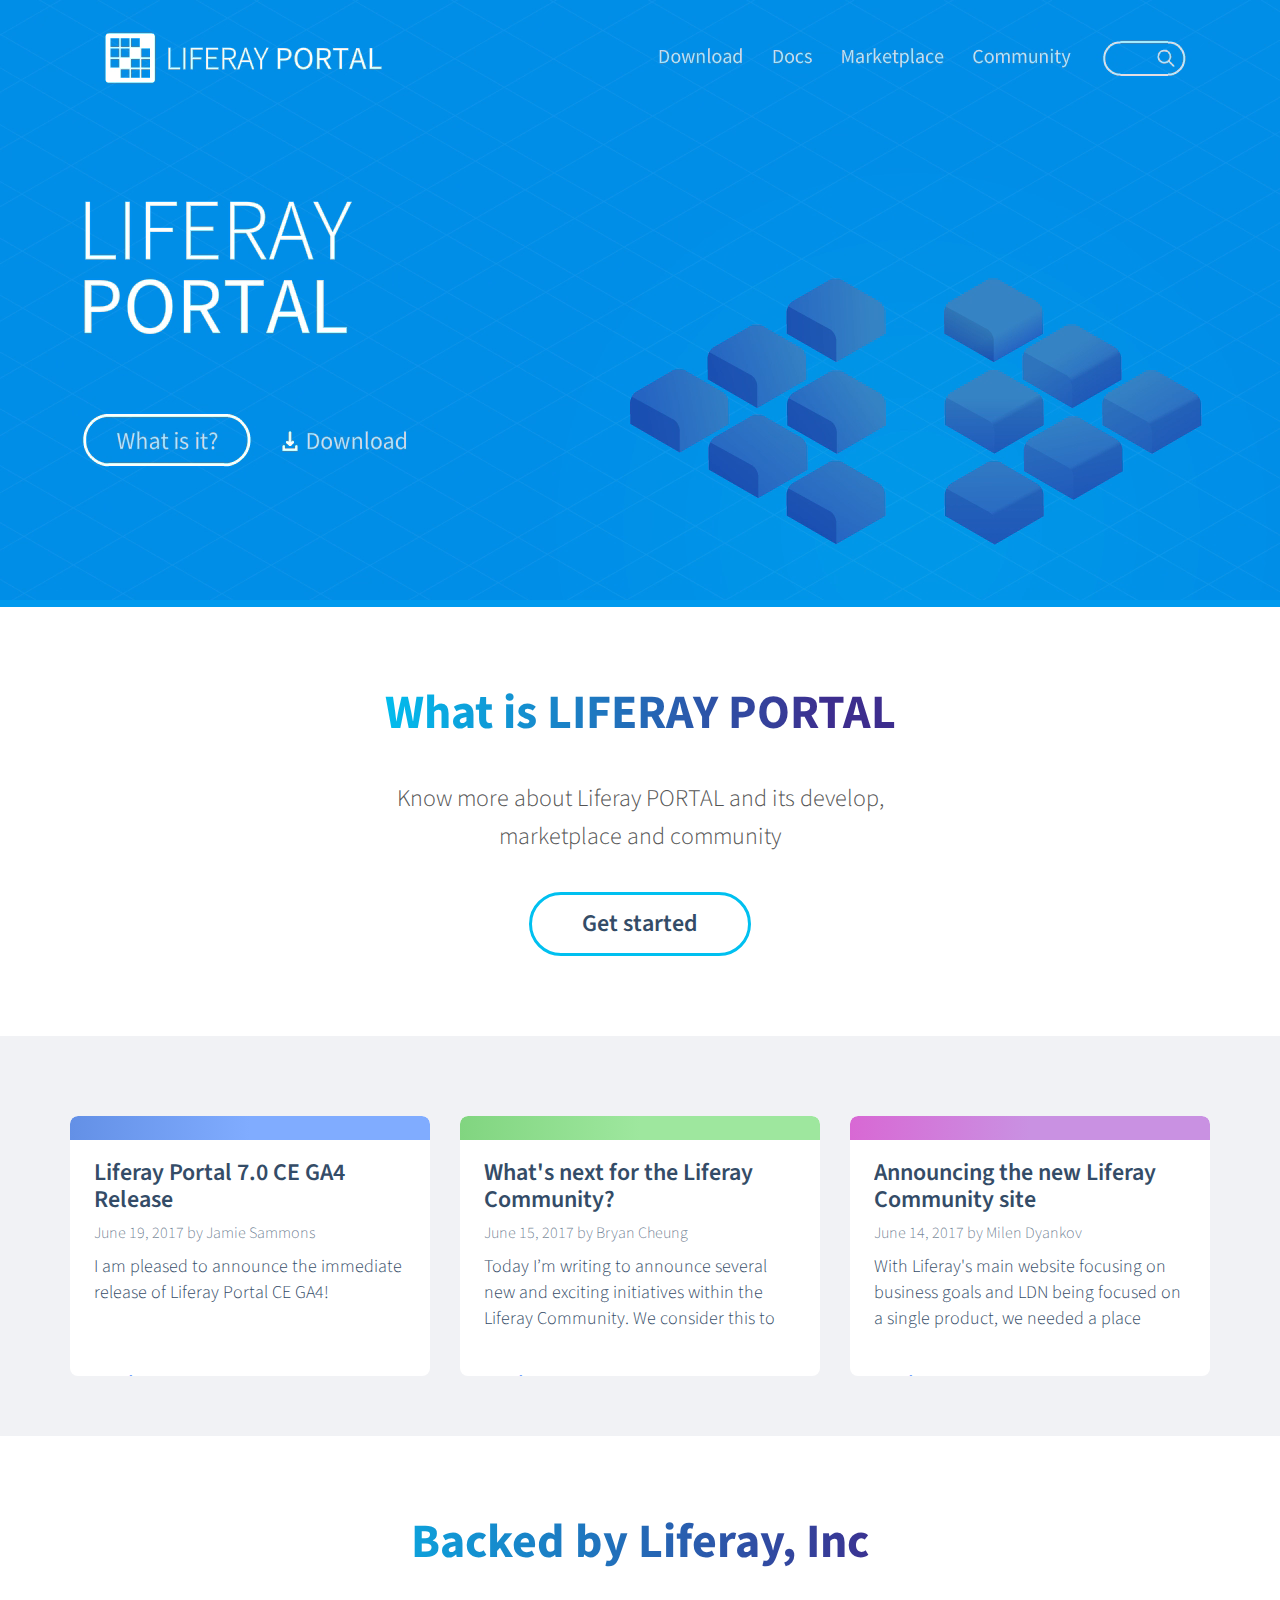
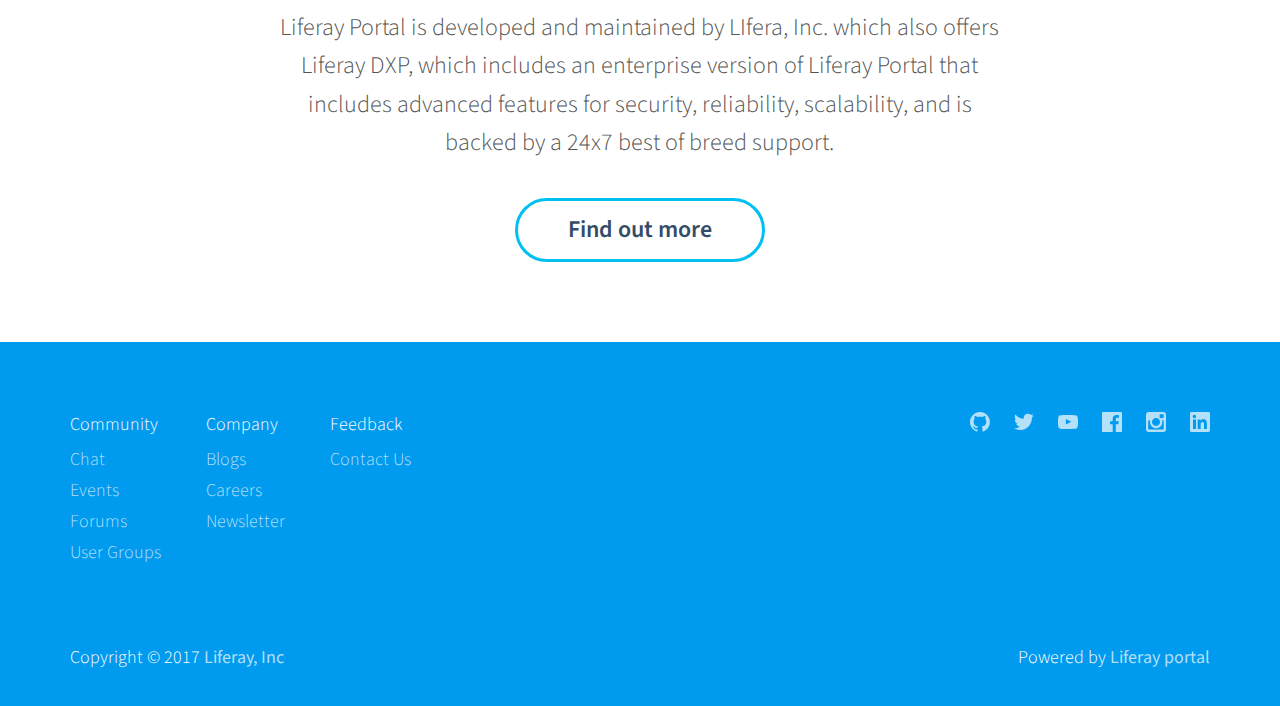
==== commit 0268e0c3: "update" ====
--- a/index.html
+++ b/index.html
@@ -31,7 +31,7 @@
 			<div class="row">
 			   <div class="col-xs-12 col-sm-4">
 			      <article class="news-item-container">
-			         <a href="detail.html" class="news-item news-item-middle"><h3 class="news-item-title">Liferay Portal 7.0 CE GA4 Release</h3><p class="news-item-info">June 19, 2017 by Jamie Sammons</p><p class="news-item-description">I am pleased to announce the immediate release of Liferay Portal CE GA4!</p><p class="news-item-more">Read More <span class="news-item-more-icon icon-16-arrow-right-rod"></span></p></a>
+			         <a href="detail.html" class="news-item news-item-first"><h3 class="news-item-title">Liferay Portal 7.0 CE GA4 Release</h3><p class="news-item-info">June 19, 2017 by Jamie Sammons</p><p class="news-item-description">I am pleased to announce the immediate release of Liferay Portal CE GA4!</p><p class="news-item-more">Read More <span class="news-item-more-icon icon-16-arrow-right-rod"></span></p></a>
 			      </article>
 			   </div>
 			   <div class="col-xs-12 col-sm-4">
